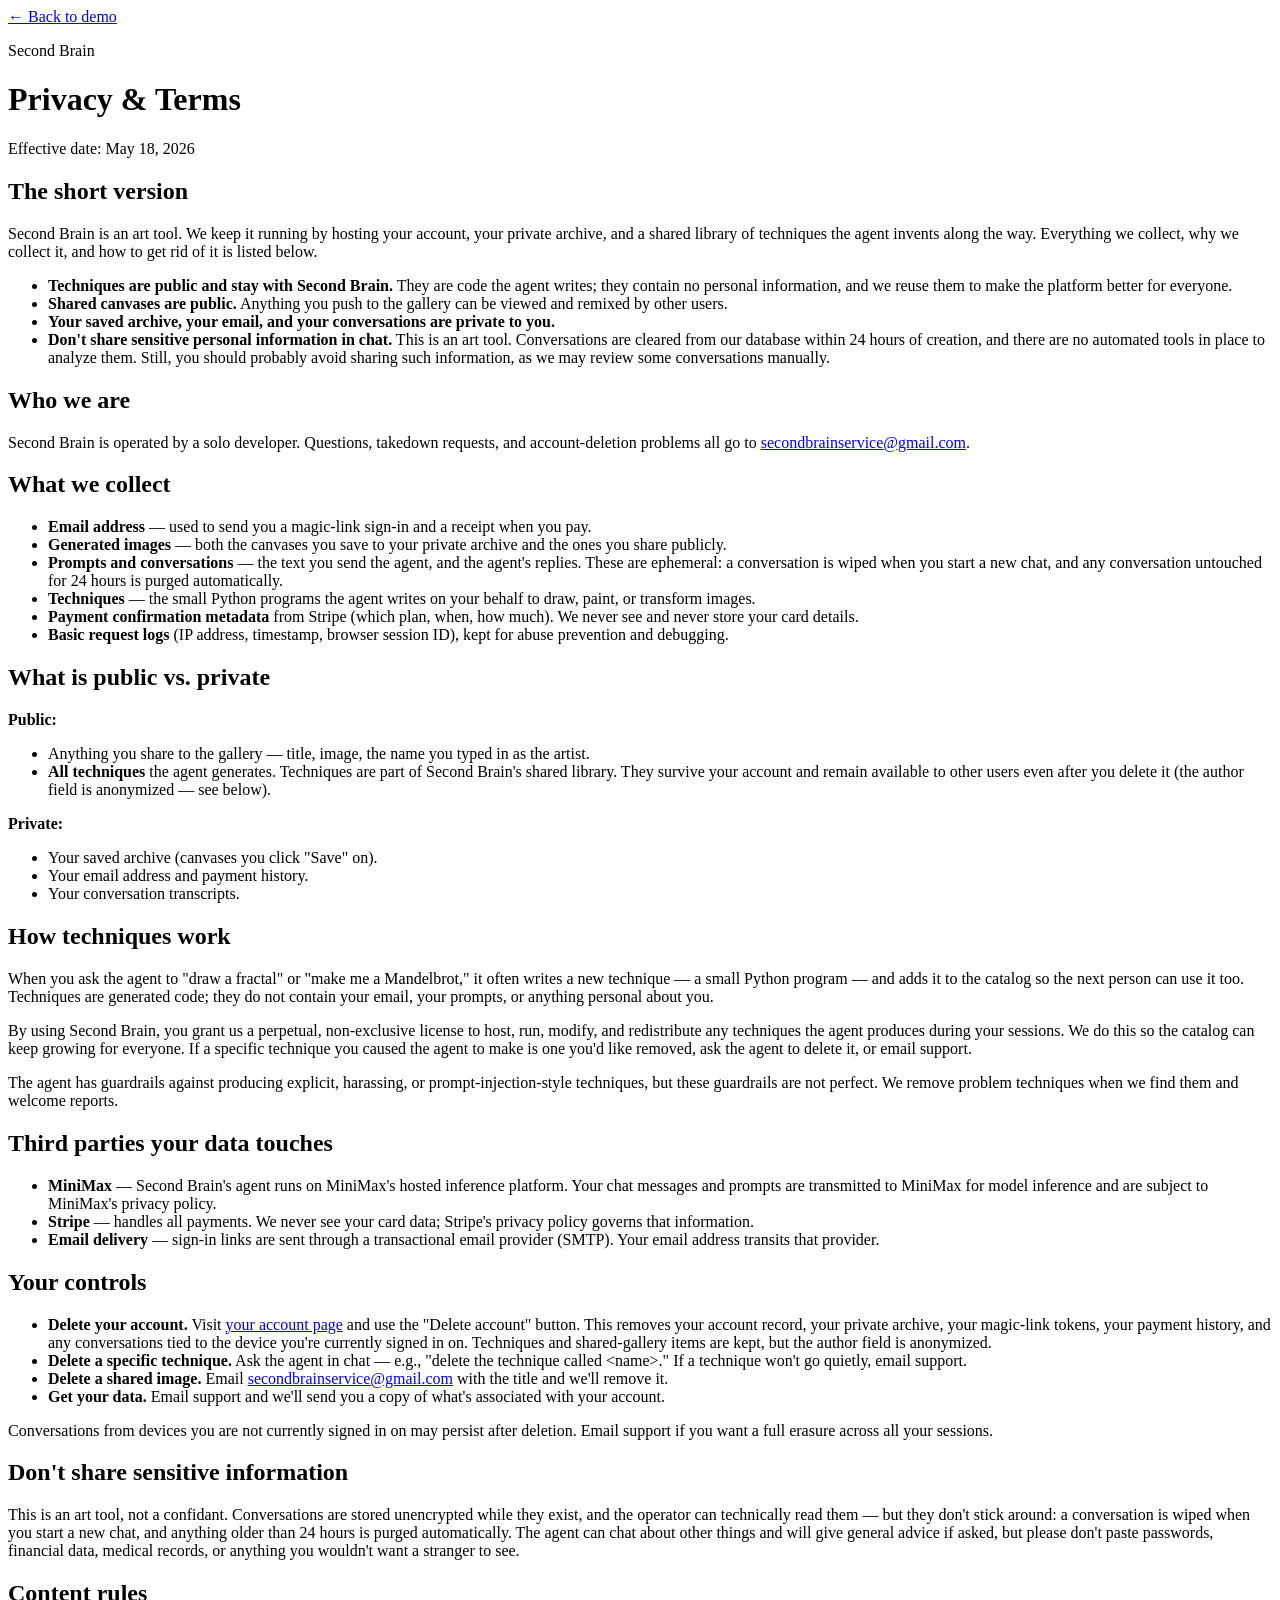
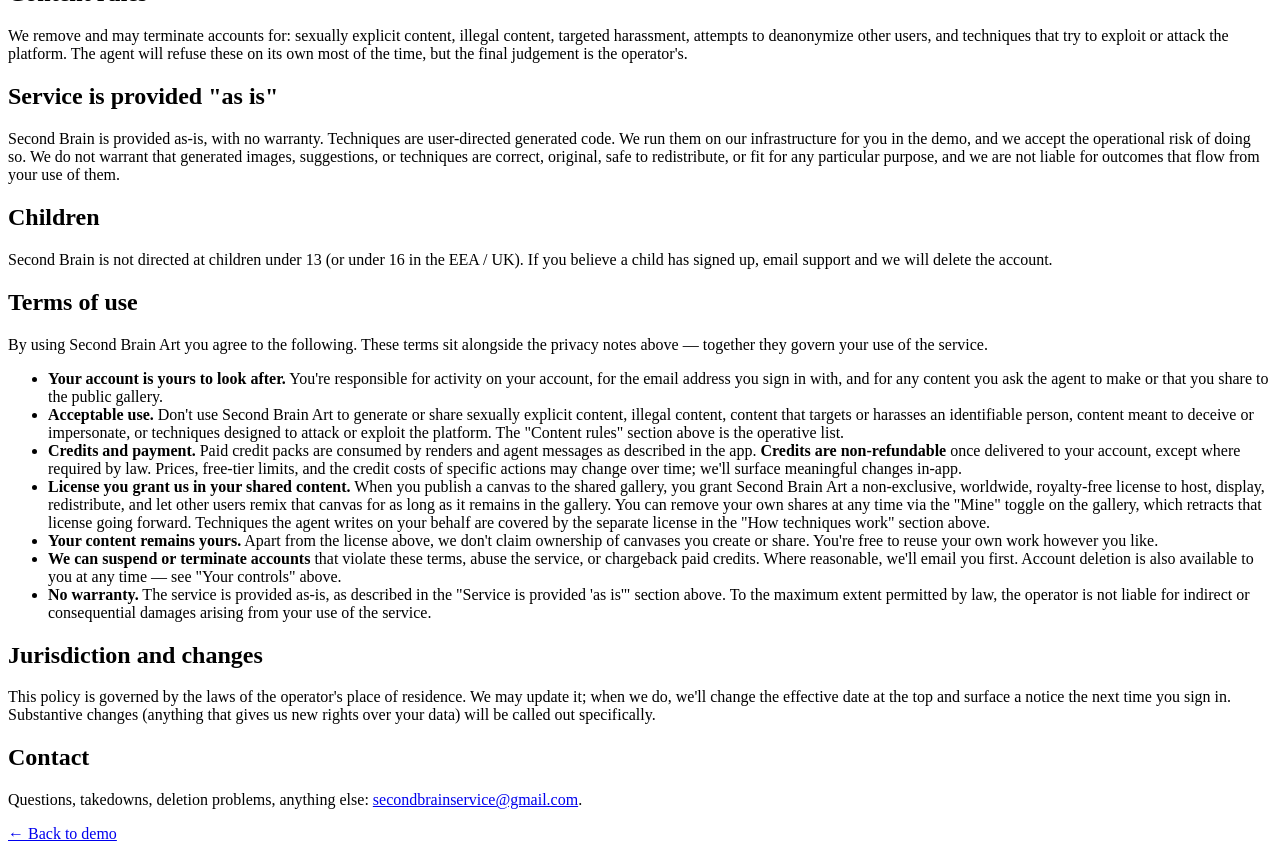
==== plugins/frontends/web/privacy.html @ fd1b4ef9 "First pass for new Second Brain Art based on kernel architecture" ====
<!doctype html>
<html lang="en">
<head>
  <meta charset="utf-8">
  <meta name="viewport" content="width=device-width, initial-scale=1">
  <title>Privacy & Terms · Second Brain Art</title>
  <link rel="icon" type="image/x-icon" href="/favicon.ico">
  <link rel="stylesheet" href="/style.css">
</head>
<body class="account-body">
  <main class="account-page privacy-page">
    <a class="back-link" href="/">← Back to demo</a>
    <p class="eyebrow">Second Brain</p>
    <h1>Privacy & Terms</h1>
    <p class="effective">Effective date: May 18, 2026</p>

    <div class="account-card">
      <h2>The short version</h2>
      <p>Second Brain is an art tool. We keep it running by hosting your account, your private archive, and a shared library of techniques the agent invents along the way. Everything we collect, why we collect it, and how to get rid of it is listed below.</p>
      <ul>
        <li><strong>Techniques are public and stay with Second Brain.</strong> They are code the agent writes; they contain no personal information, and we reuse them to make the platform better for everyone.</li>
        <li><strong>Shared canvases are public.</strong> Anything you push to the gallery can be viewed and remixed by other users.</li>
        <li><strong>Your saved archive, your email, and your conversations are private to you.</strong></li>
        <li><strong>Don't share sensitive personal information in chat.</strong> This is an art tool. Conversations are cleared from our database within 24 hours of creation, and there are no automated tools in place to analyze them. Still, you should probably avoid sharing such information, as we may review some conversations manually.</li>
      </ul>
    </div>

    <div class="account-card">
      <h2>Who we are</h2>
      <p>Second Brain is operated by a solo developer. Questions, takedown requests, and account-deletion problems all go to <a href="mailto:secondbrainservice@gmail.com">secondbrainservice@gmail.com</a>.</p>
    </div>

    <div class="account-card">
      <h2>What we collect</h2>
      <ul>
        <li><strong>Email address</strong> — used to send you a magic-link sign-in and a receipt when you pay.</li>
        <li><strong>Generated images</strong> — both the canvases you save to your private archive and the ones you share publicly.</li>
        <li><strong>Prompts and conversations</strong> — the text you send the agent, and the agent's replies. These are ephemeral: a conversation is wiped when you start a new chat, and any conversation untouched for 24 hours is purged automatically.</li>
        <li><strong>Techniques</strong> — the small Python programs the agent writes on your behalf to draw, paint, or transform images.</li>
        <li><strong>Payment confirmation metadata</strong> from Stripe (which plan, when, how much). We never see and never store your card details.</li>
        <li><strong>Basic request logs</strong> (IP address, timestamp, browser session ID), kept for abuse prevention and debugging.</li>
      </ul>
    </div>

    <div class="account-card">
      <h2>What is public vs. private</h2>
      <p><strong>Public:</strong></p>
      <ul>
        <li>Anything you share to the gallery — title, image, the name you typed in as the artist.</li>
        <li><strong>All techniques</strong> the agent generates. Techniques are part of Second Brain's shared library. They survive your account and remain available to other users even after you delete it (the author field is anonymized — see below).</li>
      </ul>
      <p><strong>Private:</strong></p>
      <ul>
        <li>Your saved archive (canvases you click "Save" on).</li>
        <li>Your email address and payment history.</li>
        <li>Your conversation transcripts.</li>
      </ul>
    </div>

    <div class="account-card">
      <h2>How techniques work</h2>
      <p>When you ask the agent to "draw a fractal" or "make me a Mandelbrot," it often writes a new technique — a small Python program — and adds it to the catalog so the next person can use it too. Techniques are generated code; they do not contain your email, your prompts, or anything personal about you.</p>
      <p>By using Second Brain, you grant us a perpetual, non-exclusive license to host, run, modify, and redistribute any techniques the agent produces during your sessions. We do this so the catalog can keep growing for everyone. If a specific technique you caused the agent to make is one you'd like removed, ask the agent to delete it, or email support.</p>
      <p>The agent has guardrails against producing explicit, harassing, or prompt-injection-style techniques, but these guardrails are not perfect. We remove problem techniques when we find them and welcome reports.</p>
    </div>

    <div class="account-card">
      <h2>Third parties your data touches</h2>
      <ul>
        <li><strong>MiniMax</strong> — Second Brain's agent runs on MiniMax's hosted inference platform. Your chat messages and prompts are transmitted to MiniMax for model inference and are subject to MiniMax's privacy policy.</li>
        <li><strong>Stripe</strong> — handles all payments. We never see your card data; Stripe's privacy policy governs that information.</li>
        <li><strong>Email delivery</strong> — sign-in links are sent through a transactional email provider (SMTP). Your email address transits that provider.</li>
      </ul>
    </div>

    <div class="account-card">
      <h2>Your controls</h2>
      <ul>
        <li><strong>Delete your account.</strong> Visit <a href="/account">your account page</a> and use the "Delete account" button. This removes your account record, your private archive, your magic-link tokens, your payment history, and any conversations tied to the device you're currently signed in on. Techniques and shared-gallery items are kept, but the author field is anonymized.</li>
        <li><strong>Delete a specific technique.</strong> Ask the agent in chat — e.g., "delete the technique called &lt;name&gt;." If a technique won't go quietly, email support.</li>
        <li><strong>Delete a shared image.</strong> Email <a href="mailto:secondbrainservice@gmail.com">secondbrainservice@gmail.com</a> with the title and we'll remove it.</li>
        <li><strong>Get your data.</strong> Email support and we'll send you a copy of what's associated with your account.</li>
      </ul>
      <p class="modal-sub">Conversations from devices you are not currently signed in on may persist after deletion. Email support if you want a full erasure across all your sessions.</p>
    </div>

    <div class="account-card">
      <h2>Don't share sensitive information</h2>
      <p>This is an art tool, not a confidant. Conversations are stored unencrypted while they exist, and the operator can technically read them — but they don't stick around: a conversation is wiped when you start a new chat, and anything older than 24 hours is purged automatically. The agent can chat about other things and will give general advice if asked, but please don't paste passwords, financial data, medical records, or anything you wouldn't want a stranger to see.</p>
    </div>

    <div class="account-card">
      <h2>Content rules</h2>
      <p>We remove and may terminate accounts for: sexually explicit content, illegal content, targeted harassment, attempts to deanonymize other users, and techniques that try to exploit or attack the platform. The agent will refuse these on its own most of the time, but the final judgement is the operator's.</p>
    </div>

    <div class="account-card">
      <h2>Service is provided "as is"</h2>
      <p>Second Brain is provided as-is, with no warranty. Techniques are user-directed generated code. We run them on our infrastructure for you in the demo, and we accept the operational risk of doing so. We do not warrant that generated images, suggestions, or techniques are correct, original, safe to redistribute, or fit for any particular purpose, and we are not liable for outcomes that flow from your use of them.</p>
    </div>

    <div class="account-card">
      <h2>Children</h2>
      <p>Second Brain is not directed at children under 13 (or under 16 in the EEA / UK). If you believe a child has signed up, email support and we will delete the account.</p>
    </div>

    <div class="account-card">
      <h2>Terms of use</h2>
      <p>By using Second Brain Art you agree to the following. These terms sit alongside the privacy notes above — together they govern your use of the service.</p>
      <ul>
        <li><strong>Your account is yours to look after.</strong> You're responsible for activity on your account, for the email address you sign in with, and for any content you ask the agent to make or that you share to the public gallery.</li>
        <li><strong>Acceptable use.</strong> Don't use Second Brain Art to generate or share sexually explicit content, illegal content, content that targets or harasses an identifiable person, content meant to deceive or impersonate, or techniques designed to attack or exploit the platform. The "Content rules" section above is the operative list.</li>
        <li><strong>Credits and payment.</strong> Paid credit packs are consumed by renders and agent messages as described in the app. <strong>Credits are non-refundable</strong> once delivered to your account, except where required by law. Prices, free-tier limits, and the credit costs of specific actions may change over time; we'll surface meaningful changes in-app.</li>
        <li><strong>License you grant us in your shared content.</strong> When you publish a canvas to the shared gallery, you grant Second Brain Art a non-exclusive, worldwide, royalty-free license to host, display, redistribute, and let other users remix that canvas for as long as it remains in the gallery. You can remove your own shares at any time via the "Mine" toggle on the gallery, which retracts that license going forward. Techniques the agent writes on your behalf are covered by the separate license in the "How techniques work" section above.</li>
        <li><strong>Your content remains yours.</strong> Apart from the license above, we don't claim ownership of canvases you create or share. You're free to reuse your own work however you like.</li>
        <li><strong>We can suspend or terminate accounts</strong> that violate these terms, abuse the service, or chargeback paid credits. Where reasonable, we'll email you first. Account deletion is also available to you at any time — see "Your controls" above.</li>
        <li><strong>No warranty.</strong> The service is provided as-is, as described in the "Service is provided 'as is'" section above. To the maximum extent permitted by law, the operator is not liable for indirect or consequential damages arising from your use of the service.</li>
      </ul>
    </div>

    <div class="account-card">
      <h2>Jurisdiction and changes</h2>
      <p>This policy is governed by the laws of the operator's place of residence. We may update it; when we do, we'll change the effective date at the top and surface a notice the next time you sign in. Substantive changes (anything that gives us new rights over your data) will be called out specifically.</p>
    </div>

    <div class="account-card">
      <h2>Contact</h2>
      <p>Questions, takedowns, deletion problems, anything else: <a href="mailto:secondbrainservice@gmail.com">secondbrainservice@gmail.com</a>.</p>
    </div>

    <p class="back-link-foot"><a class="back-link" href="/">← Back to demo</a></p>
  </main>
</body>
</html>
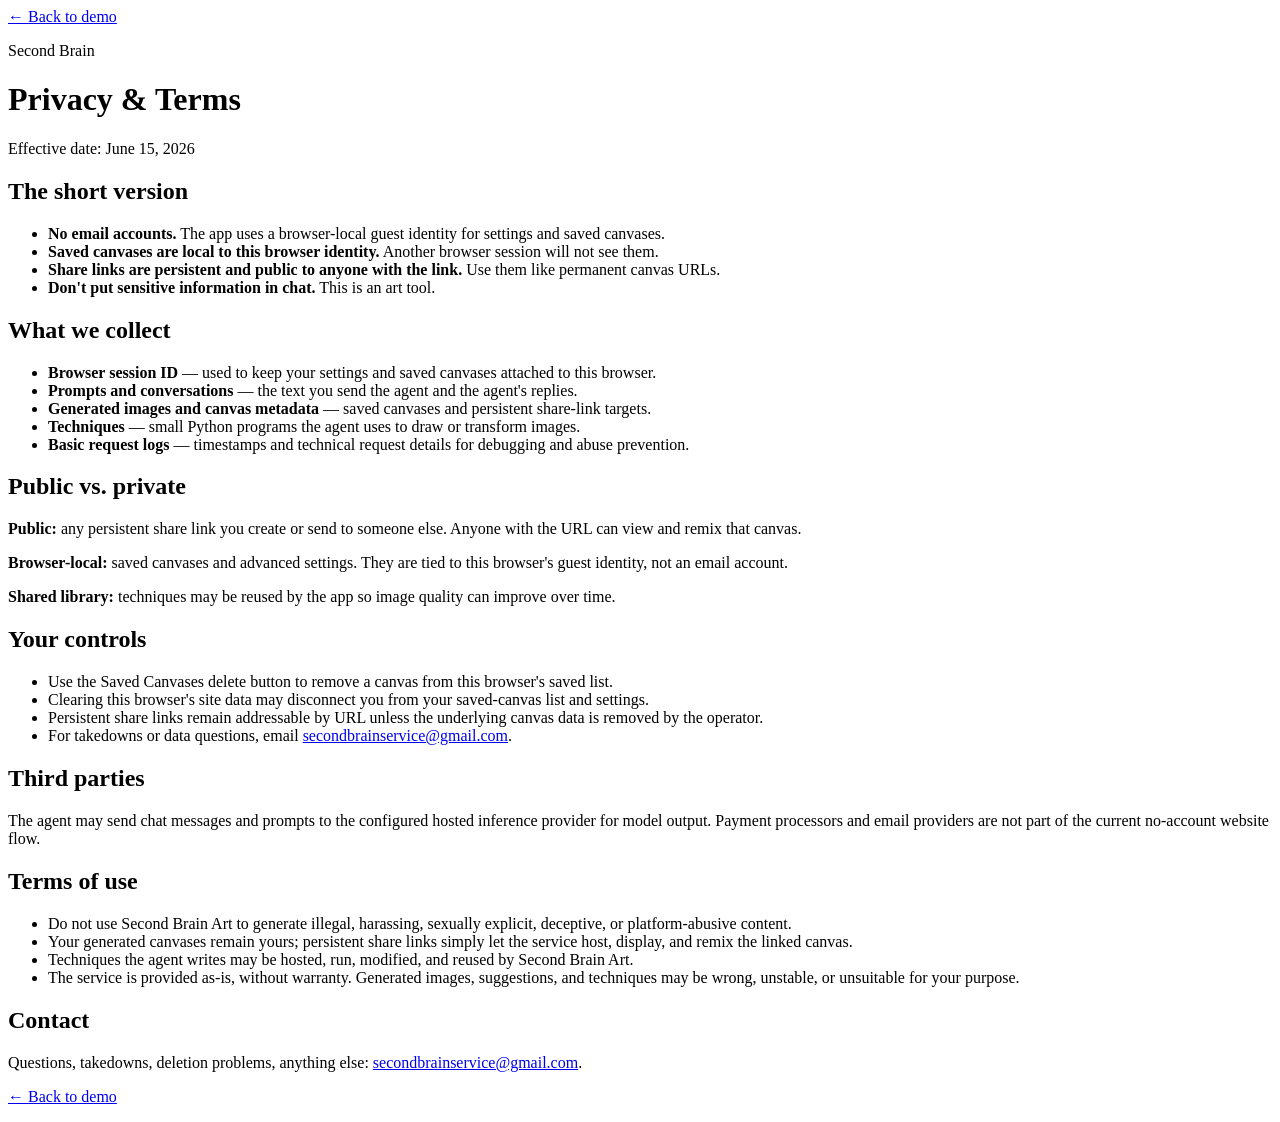
==== commit 9d246688: "More account cleanup. Clean slate!" ====
--- a/plugins/frontends/web/privacy.html
+++ b/plugins/frontends/web/privacy.html
@@ -5,125 +5,69 @@
   <meta name="viewport" content="width=device-width, initial-scale=1">
   <title>Privacy & Terms · Second Brain Art</title>
   <link rel="icon" type="image/x-icon" href="/favicon.ico">
-  <link rel="stylesheet" href="/style.css">
+  <link rel="stylesheet" href="/style.css?v=43">
 </head>
-<body class="account-body">
-  <main class="account-page privacy-page">
+<body class="legal-body">
+  <main class="legal-page privacy-page">
     <a class="back-link" href="/">← Back to demo</a>
     <p class="eyebrow">Second Brain</p>
     <h1>Privacy & Terms</h1>
-    <p class="effective">Effective date: May 18, 2026</p>
+    <p class="effective">Effective date: June 15, 2026</p>
 
-    <div class="account-card">
+    <div class="legal-card">
       <h2>The short version</h2>
-      <p>Second Brain is an art tool. We keep it running by hosting your account, your private archive, and a shared library of techniques the agent invents along the way. Everything we collect, why we collect it, and how to get rid of it is listed below.</p>
       <ul>
-        <li><strong>Techniques are public and stay with Second Brain.</strong> They are code the agent writes; they contain no personal information, and we reuse them to make the platform better for everyone.</li>
-        <li><strong>Shared canvases are public.</strong> Anything you push to the gallery can be viewed and remixed by other users.</li>
-        <li><strong>Your saved archive, your email, and your conversations are private to you.</strong></li>
-        <li><strong>Don't share sensitive personal information in chat.</strong> This is an art tool. Conversations are cleared from our database within 24 hours of creation, and there are no automated tools in place to analyze them. Still, you should probably avoid sharing such information, as we may review some conversations manually.</li>
+        <li><strong>No email accounts.</strong> The app uses a browser-local guest identity for settings and saved canvases.</li>
+        <li><strong>Saved canvases are local to this browser identity.</strong> Another browser session will not see them.</li>
+        <li><strong>Share links are persistent and public to anyone with the link.</strong> Use them like permanent canvas URLs.</li>
+        <li><strong>Don't put sensitive information in chat.</strong> This is an art tool.</li>
       </ul>
     </div>
 
-    <div class="account-card">
-      <h2>Who we are</h2>
-      <p>Second Brain is operated by a solo developer. Questions, takedown requests, and account-deletion problems all go to <a href="mailto:secondbrainservice@gmail.com">secondbrainservice@gmail.com</a>.</p>
-    </div>
-
-    <div class="account-card">
+    <div class="legal-card">
       <h2>What we collect</h2>
       <ul>
-        <li><strong>Email address</strong> — used to send you a magic-link sign-in and a receipt when you pay.</li>
-        <li><strong>Generated images</strong> — both the canvases you save to your private archive and the ones you share publicly.</li>
-        <li><strong>Prompts and conversations</strong> — the text you send the agent, and the agent's replies. These are ephemeral: a conversation is wiped when you start a new chat, and any conversation untouched for 24 hours is purged automatically.</li>
-        <li><strong>Techniques</strong> — the small Python programs the agent writes on your behalf to draw, paint, or transform images.</li>
-        <li><strong>Payment confirmation metadata</strong> from Stripe (which plan, when, how much). We never see and never store your card details.</li>
-        <li><strong>Basic request logs</strong> (IP address, timestamp, browser session ID), kept for abuse prevention and debugging.</li>
+        <li><strong>Browser session ID</strong> — used to keep your settings and saved canvases attached to this browser.</li>
+        <li><strong>Prompts and conversations</strong> — the text you send the agent and the agent's replies.</li>
+        <li><strong>Generated images and canvas metadata</strong> — saved canvases and persistent share-link targets.</li>
+        <li><strong>Techniques</strong> — small Python programs the agent uses to draw or transform images.</li>
+        <li><strong>Basic request logs</strong> — timestamps and technical request details for debugging and abuse prevention.</li>
       </ul>
     </div>
 
-    <div class="account-card">
-      <h2>What is public vs. private</h2>
-      <p><strong>Public:</strong></p>
+    <div class="legal-card">
+      <h2>Public vs. private</h2>
+      <p><strong>Public:</strong> any persistent share link you create or send to someone else. Anyone with the URL can view and remix that canvas.</p>
+      <p><strong>Browser-local:</strong> saved canvases and advanced settings. They are tied to this browser's guest identity, not an email account.</p>
+      <p><strong>Shared library:</strong> techniques may be reused by the app so image quality can improve over time.</p>
+    </div>
+
+    <div class="legal-card">
+      <h2>Your controls</h2>
       <ul>
-        <li>Anything you share to the gallery — title, image, the name you typed in as the artist.</li>
-        <li><strong>All techniques</strong> the agent generates. Techniques are part of Second Brain's shared library. They survive your account and remain available to other users even after you delete it (the author field is anonymized — see below).</li>
-      </ul>
-      <p><strong>Private:</strong></p>
-      <ul>
-        <li>Your saved archive (canvases you click "Save" on).</li>
-        <li>Your email address and payment history.</li>
-        <li>Your conversation transcripts.</li>
+        <li>Use the Saved Canvases delete button to remove a canvas from this browser's saved list.</li>
+        <li>Clearing this browser's site data may disconnect you from your saved-canvas list and settings.</li>
+        <li>Persistent share links remain addressable by URL unless the underlying canvas data is removed by the operator.</li>
+        <li>For takedowns or data questions, email <a href="mailto:secondbrainservice@gmail.com">secondbrainservice@gmail.com</a>.</li>
       </ul>
     </div>
 
-    <div class="account-card">
-      <h2>How techniques work</h2>
-      <p>When you ask the agent to "draw a fractal" or "make me a Mandelbrot," it often writes a new technique — a small Python program — and adds it to the catalog so the next person can use it too. Techniques are generated code; they do not contain your email, your prompts, or anything personal about you.</p>
-      <p>By using Second Brain, you grant us a perpetual, non-exclusive license to host, run, modify, and redistribute any techniques the agent produces during your sessions. We do this so the catalog can keep growing for everyone. If a specific technique you caused the agent to make is one you'd like removed, ask the agent to delete it, or email support.</p>
-      <p>The agent has guardrails against producing explicit, harassing, or prompt-injection-style techniques, but these guardrails are not perfect. We remove problem techniques when we find them and welcome reports.</p>
+    <div class="legal-card">
+      <h2>Third parties</h2>
+      <p>The agent may send chat messages and prompts to the configured hosted inference provider for model output. Payment processors and email providers are not part of the current no-account website flow.</p>
     </div>
 
-    <div class="account-card">
-      <h2>Third parties your data touches</h2>
+    <div class="legal-card">
+      <h2>Terms of use</h2>
       <ul>
-        <li><strong>MiniMax</strong> — Second Brain's agent runs on MiniMax's hosted inference platform. Your chat messages and prompts are transmitted to MiniMax for model inference and are subject to MiniMax's privacy policy.</li>
-        <li><strong>Stripe</strong> — handles all payments. We never see your card data; Stripe's privacy policy governs that information.</li>
-        <li><strong>Email delivery</strong> — sign-in links are sent through a transactional email provider (SMTP). Your email address transits that provider.</li>
+        <li>Do not use Second Brain Art to generate illegal, harassing, sexually explicit, deceptive, or platform-abusive content.</li>
+        <li>Your generated canvases remain yours; persistent share links simply let the service host, display, and remix the linked canvas.</li>
+        <li>Techniques the agent writes may be hosted, run, modified, and reused by Second Brain Art.</li>
+        <li>The service is provided as-is, without warranty. Generated images, suggestions, and techniques may be wrong, unstable, or unsuitable for your purpose.</li>
       </ul>
     </div>
 
-    <div class="account-card">
-      <h2>Your controls</h2>
-      <ul>
-        <li><strong>Delete your account.</strong> Visit <a href="/account">your account page</a> and use the "Delete account" button. This removes your account record, your private archive, your magic-link tokens, your payment history, and any conversations tied to the device you're currently signed in on. Techniques and shared-gallery items are kept, but the author field is anonymized.</li>
-        <li><strong>Delete a specific technique.</strong> Ask the agent in chat — e.g., "delete the technique called &lt;name&gt;." If a technique won't go quietly, email support.</li>
-        <li><strong>Delete a shared image.</strong> Email <a href="mailto:secondbrainservice@gmail.com">secondbrainservice@gmail.com</a> with the title and we'll remove it.</li>
-        <li><strong>Get your data.</strong> Email support and we'll send you a copy of what's associated with your account.</li>
-      </ul>
-      <p class="modal-sub">Conversations from devices you are not currently signed in on may persist after deletion. Email support if you want a full erasure across all your sessions.</p>
-    </div>
-
-    <div class="account-card">
-      <h2>Don't share sensitive information</h2>
-      <p>This is an art tool, not a confidant. Conversations are stored unencrypted while they exist, and the operator can technically read them — but they don't stick around: a conversation is wiped when you start a new chat, and anything older than 24 hours is purged automatically. The agent can chat about other things and will give general advice if asked, but please don't paste passwords, financial data, medical records, or anything you wouldn't want a stranger to see.</p>
-    </div>
-
-    <div class="account-card">
-      <h2>Content rules</h2>
-      <p>We remove and may terminate accounts for: sexually explicit content, illegal content, targeted harassment, attempts to deanonymize other users, and techniques that try to exploit or attack the platform. The agent will refuse these on its own most of the time, but the final judgement is the operator's.</p>
-    </div>
-
-    <div class="account-card">
-      <h2>Service is provided "as is"</h2>
-      <p>Second Brain is provided as-is, with no warranty. Techniques are user-directed generated code. We run them on our infrastructure for you in the demo, and we accept the operational risk of doing so. We do not warrant that generated images, suggestions, or techniques are correct, original, safe to redistribute, or fit for any particular purpose, and we are not liable for outcomes that flow from your use of them.</p>
-    </div>
-
-    <div class="account-card">
-      <h2>Children</h2>
-      <p>Second Brain is not directed at children under 13 (or under 16 in the EEA / UK). If you believe a child has signed up, email support and we will delete the account.</p>
-    </div>
-
-    <div class="account-card">
-      <h2>Terms of use</h2>
-      <p>By using Second Brain Art you agree to the following. These terms sit alongside the privacy notes above — together they govern your use of the service.</p>
-      <ul>
-        <li><strong>Your account is yours to look after.</strong> You're responsible for activity on your account, for the email address you sign in with, and for any content you ask the agent to make or that you share to the public gallery.</li>
-        <li><strong>Acceptable use.</strong> Don't use Second Brain Art to generate or share sexually explicit content, illegal content, content that targets or harasses an identifiable person, content meant to deceive or impersonate, or techniques designed to attack or exploit the platform. The "Content rules" section above is the operative list.</li>
-        <li><strong>Credits and payment.</strong> Paid credit packs are consumed by renders and agent messages as described in the app. <strong>Credits are non-refundable</strong> once delivered to your account, except where required by law. Prices, free-tier limits, and the credit costs of specific actions may change over time; we'll surface meaningful changes in-app.</li>
-        <li><strong>License you grant us in your shared content.</strong> When you publish a canvas to the shared gallery, you grant Second Brain Art a non-exclusive, worldwide, royalty-free license to host, display, redistribute, and let other users remix that canvas for as long as it remains in the gallery. You can remove your own shares at any time via the "Mine" toggle on the gallery, which retracts that license going forward. Techniques the agent writes on your behalf are covered by the separate license in the "How techniques work" section above.</li>
-        <li><strong>Your content remains yours.</strong> Apart from the license above, we don't claim ownership of canvases you create or share. You're free to reuse your own work however you like.</li>
-        <li><strong>We can suspend or terminate accounts</strong> that violate these terms, abuse the service, or chargeback paid credits. Where reasonable, we'll email you first. Account deletion is also available to you at any time — see "Your controls" above.</li>
-        <li><strong>No warranty.</strong> The service is provided as-is, as described in the "Service is provided 'as is'" section above. To the maximum extent permitted by law, the operator is not liable for indirect or consequential damages arising from your use of the service.</li>
-      </ul>
-    </div>
-
-    <div class="account-card">
-      <h2>Jurisdiction and changes</h2>
-      <p>This policy is governed by the laws of the operator's place of residence. We may update it; when we do, we'll change the effective date at the top and surface a notice the next time you sign in. Substantive changes (anything that gives us new rights over your data) will be called out specifically.</p>
-    </div>
-
-    <div class="account-card">
+    <div class="legal-card">
       <h2>Contact</h2>
       <p>Questions, takedowns, deletion problems, anything else: <a href="mailto:secondbrainservice@gmail.com">secondbrainservice@gmail.com</a>.</p>
     </div>
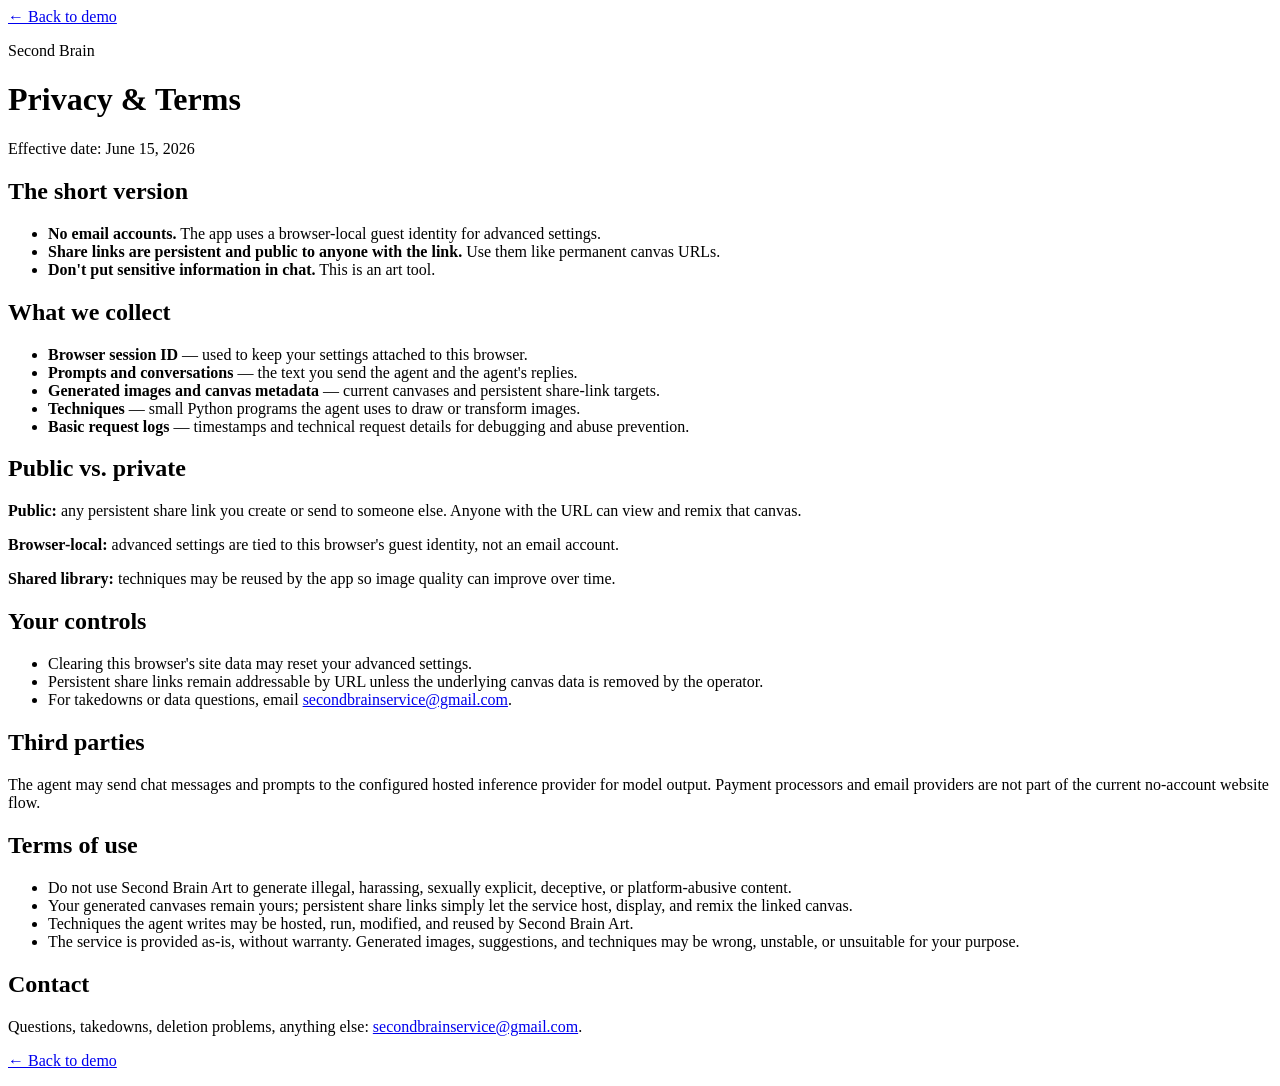
==== commit fe2d3e22: "Much cleaner UI now" ====
--- a/plugins/frontends/web/privacy.html
+++ b/plugins/frontends/web/privacy.html
@@ -17,8 +17,7 @@
     <div class="legal-card">
       <h2>The short version</h2>
       <ul>
-        <li><strong>No email accounts.</strong> The app uses a browser-local guest identity for settings and saved canvases.</li>
-        <li><strong>Saved canvases are local to this browser identity.</strong> Another browser session will not see them.</li>
+        <li><strong>No email accounts.</strong> The app uses a browser-local guest identity for advanced settings.</li>
         <li><strong>Share links are persistent and public to anyone with the link.</strong> Use them like permanent canvas URLs.</li>
         <li><strong>Don't put sensitive information in chat.</strong> This is an art tool.</li>
       </ul>
@@ -27,9 +26,9 @@
     <div class="legal-card">
       <h2>What we collect</h2>
       <ul>
-        <li><strong>Browser session ID</strong> — used to keep your settings and saved canvases attached to this browser.</li>
+        <li><strong>Browser session ID</strong> — used to keep your settings attached to this browser.</li>
         <li><strong>Prompts and conversations</strong> — the text you send the agent and the agent's replies.</li>
-        <li><strong>Generated images and canvas metadata</strong> — saved canvases and persistent share-link targets.</li>
+        <li><strong>Generated images and canvas metadata</strong> — current canvases and persistent share-link targets.</li>
         <li><strong>Techniques</strong> — small Python programs the agent uses to draw or transform images.</li>
         <li><strong>Basic request logs</strong> — timestamps and technical request details for debugging and abuse prevention.</li>
       </ul>
@@ -38,15 +37,14 @@
     <div class="legal-card">
       <h2>Public vs. private</h2>
       <p><strong>Public:</strong> any persistent share link you create or send to someone else. Anyone with the URL can view and remix that canvas.</p>
-      <p><strong>Browser-local:</strong> saved canvases and advanced settings. They are tied to this browser's guest identity, not an email account.</p>
+      <p><strong>Browser-local:</strong> advanced settings are tied to this browser's guest identity, not an email account.</p>
       <p><strong>Shared library:</strong> techniques may be reused by the app so image quality can improve over time.</p>
     </div>
 
     <div class="legal-card">
       <h2>Your controls</h2>
       <ul>
-        <li>Use the Saved Canvases delete button to remove a canvas from this browser's saved list.</li>
-        <li>Clearing this browser's site data may disconnect you from your saved-canvas list and settings.</li>
+        <li>Clearing this browser's site data may reset your advanced settings.</li>
         <li>Persistent share links remain addressable by URL unless the underlying canvas data is removed by the operator.</li>
         <li>For takedowns or data questions, email <a href="mailto:secondbrainservice@gmail.com">secondbrainservice@gmail.com</a>.</li>
       </ul>
